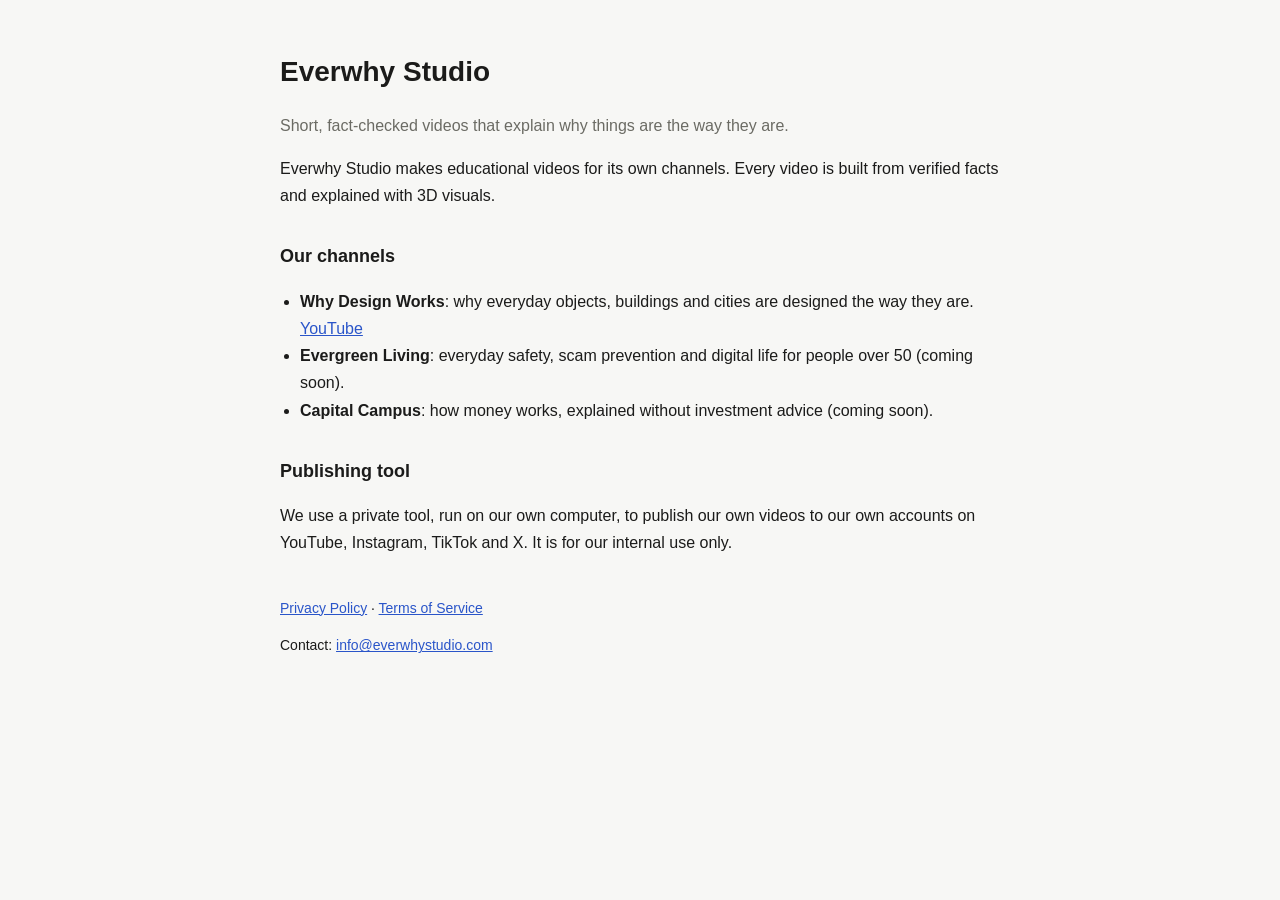
==== index.html @ aa3de8dd "Add files via upload" ====
<!doctype html>
<html lang="en">
<head>
<meta charset="utf-8">
<meta name="viewport" content="width=device-width, initial-scale=1">
<title>Everwhy Studio</title>
<style>
  body { margin: 0; background: #f7f7f5; color: #1b1b1a; font: 16px/1.7 -apple-system, BlinkMacSystemFont, "Segoe UI", Roboto, sans-serif; }
  main { max-width: 720px; margin: 0 auto; padding: 48px 20px 80px; }
  h1 { font-size: 28px; margin: 0 0 4px; }
  h2 { font-size: 18px; margin: 32px 0 8px; }
  .muted { color: #6b6b64; }
  a { color: #2a55c9; }
  ul { padding-left: 20px; }
  footer { margin-top: 40px; font-size: 14px; }
</style>
</head>
<body>
<main>
  <h1>Everwhy Studio</h1>
  <p class="muted">Short, fact-checked videos that explain why things are the way they are.</p>

  <p>Everwhy Studio makes educational videos for its own channels. Every video is built from verified facts and explained with 3D visuals.</p>

  <h2>Our channels</h2>
  <ul>
    <li><strong>Why Design Works</strong>: why everyday objects, buildings and cities are designed the way they are. <a href="https://www.youtube.com/@why.designworks">YouTube</a></li>
    <li><strong>Evergreen Living</strong>: everyday safety, scam prevention and digital life for people over 50 (coming soon).</li>
    <li><strong>Capital Campus</strong>: how money works, explained without investment advice (coming soon).</li>
  </ul>

  <h2>Publishing tool</h2>
  <p>We use a private tool, run on our own computer, to publish our own videos to our own accounts on YouTube, Instagram, TikTok and X. It is for our internal use only.</p>

  <footer>
    <p><a href="privacy.html">Privacy Policy</a> · <a href="terms.html">Terms of Service</a></p>
    <p>Contact: <a href="mailto:info@everwhystudio.com">info@everwhystudio.com</a></p>
  </footer>
</main>
</body>
</html>
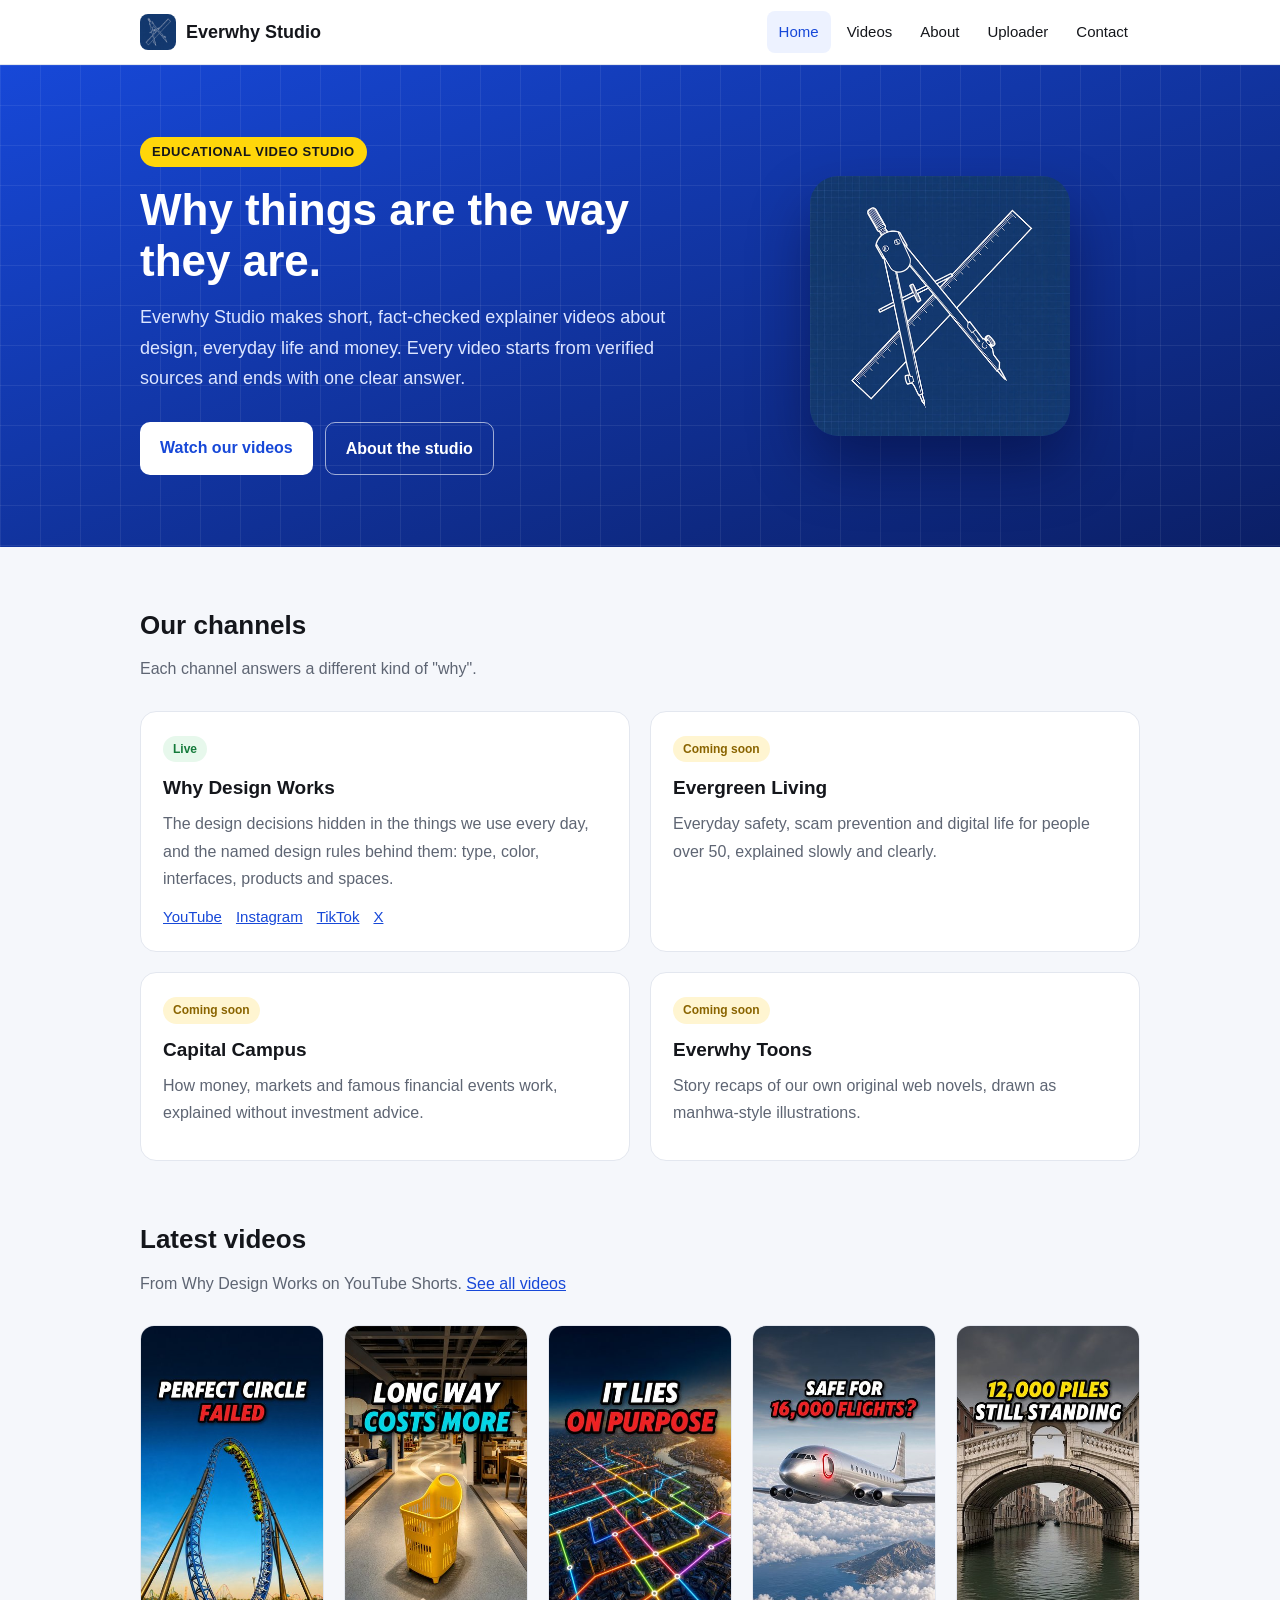
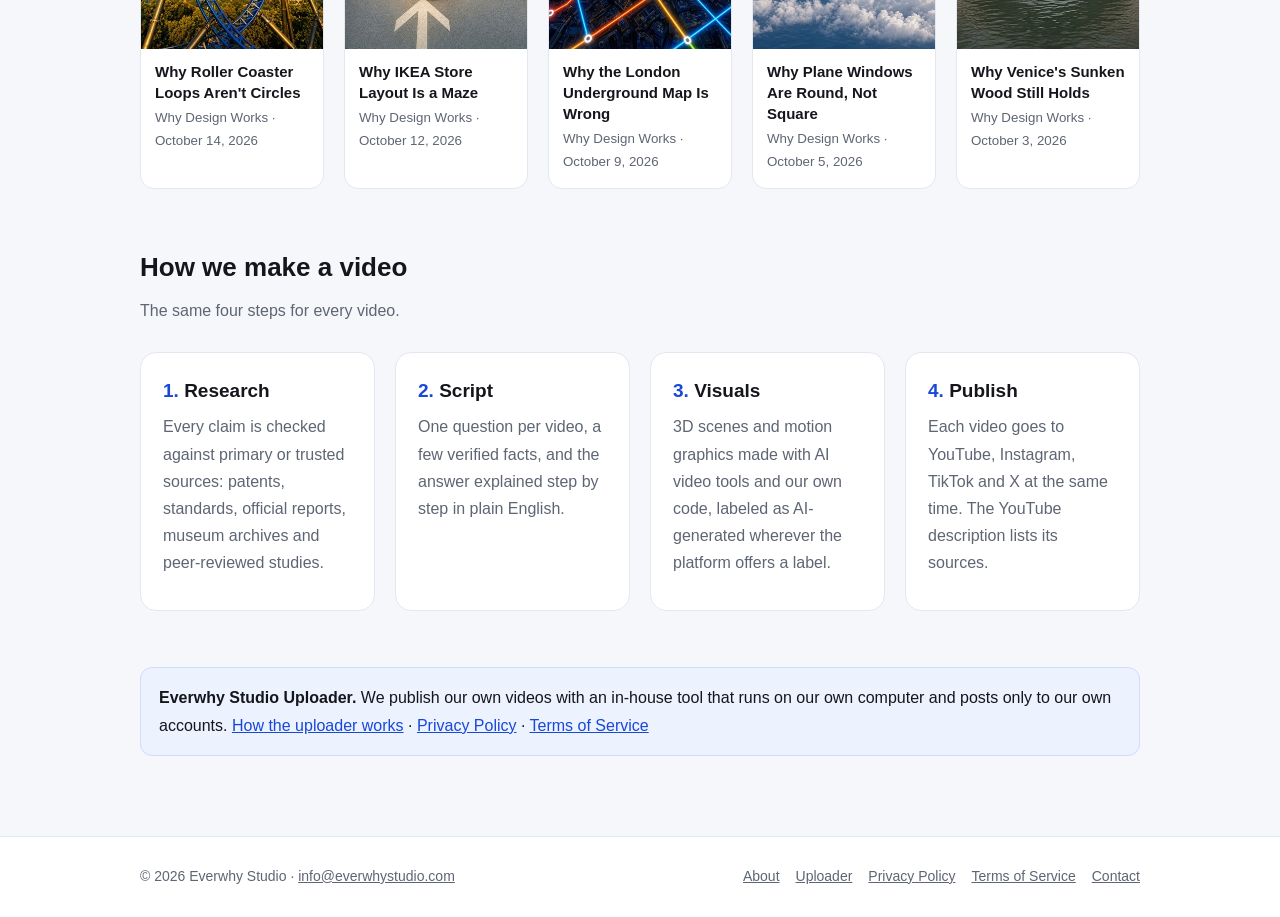
==== commit c66972af: "Build out the studio website and use the app icon as favicon TikTok app review asked for the same ap" ====
--- a/index.html
+++ b/index.html
@@ -4,38 +4,69 @@
 <meta charset="utf-8">
 <meta name="viewport" content="width=device-width, initial-scale=1">
 <title>Everwhy Studio</title>
-<style>
-  body { margin: 0; background: #f7f7f5; color: #1b1b1a; font: 16px/1.7 -apple-system, BlinkMacSystemFont, "Segoe UI", Roboto, sans-serif; }
-  main { max-width: 720px; margin: 0 auto; padding: 48px 20px 80px; }
-  h1 { font-size: 28px; margin: 0 0 4px; }
-  h2 { font-size: 18px; margin: 32px 0 8px; }
-  .muted { color: #6b6b64; }
-  a { color: #2a55c9; }
-  ul { padding-left: 20px; }
-  footer { margin-top: 40px; font-size: 14px; }
-</style>
+<meta name="description" content="Short, fact-checked explainer videos about why things are the way they are.">
+<link rel="icon" href="favicon.ico" sizes="any">
+<link rel="icon" type="image/png" sizes="32x32" href="favicon-32.png">
+<link rel="icon" type="image/png" sizes="192x192" href="favicon-192.png">
+<link rel="apple-touch-icon" href="apple-touch-icon.png">
+<meta property="og:title" content="Everwhy Studio">
+<meta property="og:description" content="Short, fact-checked explainer videos about why things are the way they are.">
+<meta property="og:image" content="https://labjm.github.io/everwhystudio/assets/app-icon-1024.png">
+<link rel="stylesheet" href="style.css">
 </head>
 <body>
+<header class="site-head"><div class="wrap">
+  <a class="brand" href="index.html"><img src="favicon-192.png" alt="Everwhy Studio logo" width="36" height="36">Everwhy Studio</a>
+  <nav class="nav" aria-label="Main"><a href="index.html" aria-current="page">Home</a><a href="videos.html">Videos</a><a href="about.html">About</a><a href="uploader.html">Uploader</a><a href="contact.html">Contact</a></nav>
+</div></header>
 <main>
-  <h1>Everwhy Studio</h1>
-  <p class="muted">Short, fact-checked videos that explain why things are the way they are.</p>
 
-  <p>Everwhy Studio makes educational videos for its own channels. Every video is built from verified facts and explained with 3D visuals.</p>
+<section class="hero"><div class="wrap">
+  <div>
+    <span class="eyebrow">EDUCATIONAL VIDEO STUDIO</span>
+    <h1>Why things are the way they are.</h1>
+    <p>Everwhy Studio makes short, fact-checked explainer videos about design, everyday life and money. Every video starts from verified sources and ends with one clear answer.</p>
+    <div class="btns"><a class="btn btn-light" href="videos.html">Watch our videos</a><a class="btn btn-ghost" href="about.html">About the studio</a></div>
+  </div>
+  <img class="hero-logo" src="assets/logo-512.png" alt="Everwhy Studio logo: a drafting compass and ruler on a blueprint" width="260" height="260">
+</div></section>
+<section class="block"><div class="wrap">
+  <h2>Our channels</h2><p class="lead">Each channel answers a different kind of "why".</p>
+  
+<div class="grid grid-2">
+  <div class="card"><span class="tag">Live</span><h3>Why Design Works</h3>
+    <p>The design decisions hidden in the things we use every day, and the named design rules behind them: type, color, interfaces, products and spaces.</p>
+    <div class="links"><a href="https://www.youtube.com/@why.designworks" target="_blank" rel="noopener">YouTube</a><a href="https://www.instagram.com/why.design.works/" target="_blank" rel="noopener">Instagram</a><a href="https://www.tiktok.com/@why.design.works" target="_blank" rel="noopener">TikTok</a><a href="https://x.com/why_designwork" target="_blank" rel="noopener">X</a></div></div>
+  <div class="card"><span class="tag soon">Coming soon</span><h3>Evergreen Living</h3>
+    <p>Everyday safety, scam prevention and digital life for people over 50, explained slowly and clearly.</p></div>
+  <div class="card"><span class="tag soon">Coming soon</span><h3>Capital Campus</h3>
+    <p>How money, markets and famous financial events work, explained without investment advice.</p></div>
+  <div class="card"><span class="tag soon">Coming soon</span><h3>Everwhy Toons</h3>
+    <p>Story recaps of our own original web novels, drawn as manhwa-style illustrations.</p></div>
+</div>
+</div></section>
+<section class="block"><div class="wrap">
+  <h2>Latest videos</h2><p class="lead">From Why Design Works on YouTube Shorts. <a href="videos.html">See all videos</a></p>
+  <div class="grid grid-5"><a class="video" href="https://www.youtube.com/shorts/Am52Y-Y1ne4" target="_blank" rel="noopener"><img src="assets/video-Am52Y-Y1ne4.jpg" alt="Thumbnail: Why Roller Coaster Loops Aren't Circles" loading="lazy" width="360" height="640"><span>Why Roller Coaster Loops Aren't Circles</span><small>Why Design Works · October 14, 2026</small></a><a class="video" href="https://www.youtube.com/shorts/HaXz0Zs3z3s" target="_blank" rel="noopener"><img src="assets/video-HaXz0Zs3z3s.jpg" alt="Thumbnail: Why IKEA Store Layout Is a Maze" loading="lazy" width="360" height="640"><span>Why IKEA Store Layout Is a Maze</span><small>Why Design Works · October 12, 2026</small></a><a class="video" href="https://www.youtube.com/shorts/l1B6lGufnKE" target="_blank" rel="noopener"><img src="assets/video-l1B6lGufnKE.jpg" alt="Thumbnail: Why the London Underground Map Is Wrong" loading="lazy" width="360" height="640"><span>Why the London Underground Map Is Wrong</span><small>Why Design Works · October 9, 2026</small></a><a class="video" href="https://www.youtube.com/shorts/PfKubAHmEKc" target="_blank" rel="noopener"><img src="assets/video-PfKubAHmEKc.jpg" alt="Thumbnail: Why Plane Windows Are Round, Not Square" loading="lazy" width="360" height="640"><span>Why Plane Windows Are Round, Not Square</span><small>Why Design Works · October 5, 2026</small></a><a class="video" href="https://www.youtube.com/shorts/dE8tECsKRG4" target="_blank" rel="noopener"><img src="assets/video-dE8tECsKRG4.jpg" alt="Thumbnail: Why Venice's Sunken Wood Still Holds" loading="lazy" width="360" height="640"><span>Why Venice's Sunken Wood Still Holds</span><small>Why Design Works · October 3, 2026</small></a></div>
+</div></section>
+<section class="block"><div class="wrap">
+  <h2>How we make a video</h2><p class="lead">The same four steps for every video.</p>
+  
+<div class="grid grid-4 steps">
+  <div class="card step"><h3>Research</h3><p>Every claim is checked against primary or trusted sources: patents, standards, official reports, museum archives and peer-reviewed studies.</p></div>
+  <div class="card step"><h3>Script</h3><p>One question per video, a few verified facts, and the answer explained step by step in plain English.</p></div>
+  <div class="card step"><h3>Visuals</h3><p>3D scenes and motion graphics made with AI video tools and our own code, labeled as AI-generated wherever the platform offers a label.</p></div>
+  <div class="card step"><h3>Publish</h3><p>Each video goes to YouTube, Instagram, TikTok and X at the same time. The YouTube description lists its sources.</p></div>
+</div>
+</div></section>
+<section class="block"><div class="wrap">
+  <div class="note"><strong>Everwhy Studio Uploader.</strong> We publish our own videos with an in-house tool that runs on our own computer and posts only to our own accounts. <a href="uploader.html">How the uploader works</a> · <a href="privacy.html">Privacy Policy</a> · <a href="terms.html">Terms of Service</a></div>
+</div></section>
 
-  <h2>Our channels</h2>
-  <ul>
-    <li><strong>Why Design Works</strong>: why everyday objects, buildings and cities are designed the way they are. <a href="https://www.youtube.com/@why.designworks">YouTube</a></li>
-    <li><strong>Evergreen Living</strong>: everyday safety, scam prevention and digital life for people over 50 (coming soon).</li>
-    <li><strong>Capital Campus</strong>: how money works, explained without investment advice (coming soon).</li>
-  </ul>
-
-  <h2>Publishing tool</h2>
-  <p>We use a private tool, run on our own computer, to publish our own videos to our own accounts on YouTube, Instagram, TikTok and X. It is for our internal use only.</p>
-
-  <footer>
-    <p><a href="privacy.html">Privacy Policy</a> · <a href="terms.html">Terms of Service</a></p>
-    <p>Contact: <a href="mailto:info@everwhystudio.com">info@everwhystudio.com</a></p>
-  </footer>
 </main>
+<footer class="site-foot"><div class="wrap">
+  <span>&copy; 2026 Everwhy Studio · <a href="mailto:info@everwhystudio.com">info@everwhystudio.com</a></span>
+  <nav aria-label="Footer"><a href="about.html">About</a><a href="uploader.html">Uploader</a><a href="privacy.html">Privacy Policy</a><a href="terms.html">Terms of Service</a><a href="contact.html">Contact</a></nav>
+</div></footer>
 </body>
 </html>
--- a/style.css
+++ b/style.css
@@ -0,0 +1,64 @@
+:root { --blue: #1748D8; --blue-dark: #0B1F66; --ink: #14161B; --muted: #5E6573; --line: #E3E7EF; --paper: #FFFFFF; --bg: #F5F7FB; --yellow: #FFD60A; }
+* { box-sizing: border-box; }
+html { -webkit-text-size-adjust: 100%; }
+body { margin: 0; background: var(--bg); color: var(--ink); font: 16px/1.7 -apple-system, BlinkMacSystemFont, "Segoe UI", Roboto, "Helvetica Neue", Arial, sans-serif; }
+a { color: var(--blue); }
+img { max-width: 100%; display: block; }
+.wrap { max-width: 1040px; margin: 0 auto; padding: 0 20px; }
+.site-head { background: var(--paper); border-bottom: 1px solid var(--line); position: sticky; top: 0; z-index: 10; }
+.site-head .wrap { display: flex; align-items: center; justify-content: space-between; gap: 16px; min-height: 64px; flex-wrap: wrap; }
+.brand { display: flex; align-items: center; gap: 10px; color: var(--ink); text-decoration: none; font-weight: 700; font-size: 18px; }
+.brand img { width: 36px; height: 36px; border-radius: 8px; }
+.nav { display: flex; gap: 4px; flex-wrap: wrap; }
+.nav a { color: var(--ink); text-decoration: none; padding: 8px 12px; border-radius: 8px; font-size: 15px; }
+.nav a:hover, .nav a[aria-current="page"] { background: #EDF2FF; color: var(--blue); }
+.hero { background: linear-gradient(160deg, var(--blue), var(--blue-dark)); color: #fff; position: relative; overflow: hidden; }
+.hero::before { content: ""; position: absolute; inset: 0; background-image: linear-gradient(rgba(255,255,255,.07) 1px, transparent 1px), linear-gradient(90deg, rgba(255,255,255,.07) 1px, transparent 1px); background-size: 40px 40px; }
+.hero .wrap { position: relative; display: grid; grid-template-columns: 1.4fr 1fr; gap: 40px; align-items: center; padding-top: 72px; padding-bottom: 72px; }
+.hero h1 { font-size: 44px; line-height: 1.15; margin: 0 0 16px; }
+.hero p { font-size: 18px; color: #DCE5FF; margin: 0 0 28px; max-width: 34em; }
+.hero .eyebrow { display: inline-block; background: var(--yellow); color: var(--ink); font-weight: 700; font-size: 13px; letter-spacing: .04em; padding: 4px 12px; border-radius: 999px; margin-bottom: 18px; }
+.hero-logo { justify-self: center; width: 260px; border-radius: 28px; box-shadow: 0 30px 60px rgba(0,0,30,.4); }
+.btns { display: flex; gap: 12px; flex-wrap: wrap; }
+.btn { display: inline-block; padding: 12px 20px; border-radius: 10px; font-weight: 600; text-decoration: none; }
+.btn-light { background: #fff; color: var(--blue); }
+.btn-ghost { border: 1px solid rgba(255,255,255,.6); color: #fff; }
+.page-head { background: var(--paper); border-bottom: 1px solid var(--line); }
+.page-head .wrap { padding-top: 48px; padding-bottom: 36px; }
+.page-head h1 { font-size: 34px; margin: 0 0 6px; }
+.page-head p { color: var(--muted); margin: 0; }
+section.block { padding: 56px 0; }
+section.block + section.block { padding-top: 0; }
+h2 { font-size: 26px; margin: 0 0 8px; }
+.lead { color: var(--muted); margin: 0 0 28px; }
+.grid { display: grid; gap: 20px; }
+.grid-2 { grid-template-columns: repeat(2, 1fr); }
+.grid-4 { grid-template-columns: repeat(4, 1fr); }
+.grid-5 { grid-template-columns: repeat(5, 1fr); }
+.card { background: var(--paper); border: 1px solid var(--line); border-radius: 16px; padding: 22px; }
+.card h3 { margin: 0 0 6px; font-size: 19px; }
+.card p { margin: 0 0 12px; color: var(--muted); }
+.tag { display: inline-block; font-size: 12px; font-weight: 700; padding: 3px 10px; border-radius: 999px; background: #E7F8EC; color: #157A3B; margin-bottom: 10px; }
+.tag.soon { background: #FFF5D1; color: #8A6400; }
+.links { display: flex; gap: 14px; flex-wrap: wrap; font-size: 15px; }
+.video { background: var(--paper); border: 1px solid var(--line); border-radius: 14px; overflow: hidden; text-decoration: none; color: var(--ink); display: flex; flex-direction: column; }
+.video img { width: 100%; height: auto; aspect-ratio: 9 / 16; object-fit: cover; background: #DDE3EE; }
+.video span { padding: 12px 14px 4px; font-weight: 600; font-size: 15px; line-height: 1.4; }
+.video small { padding: 0 14px 14px; color: var(--muted); }
+.step { counter-increment: step; }
+.step h3::before { content: counter(step) ". "; color: var(--blue); }
+.steps { counter-reset: step; }
+.prose { max-width: 760px; }
+.prose h2 { font-size: 21px; margin: 32px 0 8px; }
+.prose ul { padding-left: 20px; }
+.note { background: #EDF2FF; border: 1px solid #CFDBFF; border-radius: 12px; padding: 16px 18px; }
+.site-foot { background: var(--paper); border-top: 1px solid var(--line); margin-top: 24px; }
+.site-foot .wrap { display: flex; justify-content: space-between; gap: 16px; flex-wrap: wrap; padding-top: 28px; padding-bottom: 28px; font-size: 14px; color: var(--muted); }
+.site-foot a { color: var(--muted); }
+.site-foot nav { display: flex; gap: 16px; flex-wrap: wrap; }
+@media (max-width: 900px) { .grid-5 { grid-template-columns: repeat(3, 1fr); } .grid-4 { grid-template-columns: repeat(2, 1fr); } }
+@media (max-width: 720px) {
+  .hero .wrap { grid-template-columns: 1fr; padding-top: 48px; padding-bottom: 48px; }
+  .hero h1 { font-size: 32px; } .hero-logo { width: 160px; justify-self: start; }
+  .grid-2, .grid-4 { grid-template-columns: 1fr; } .grid-5 { grid-template-columns: repeat(2, 1fr); }
+}
